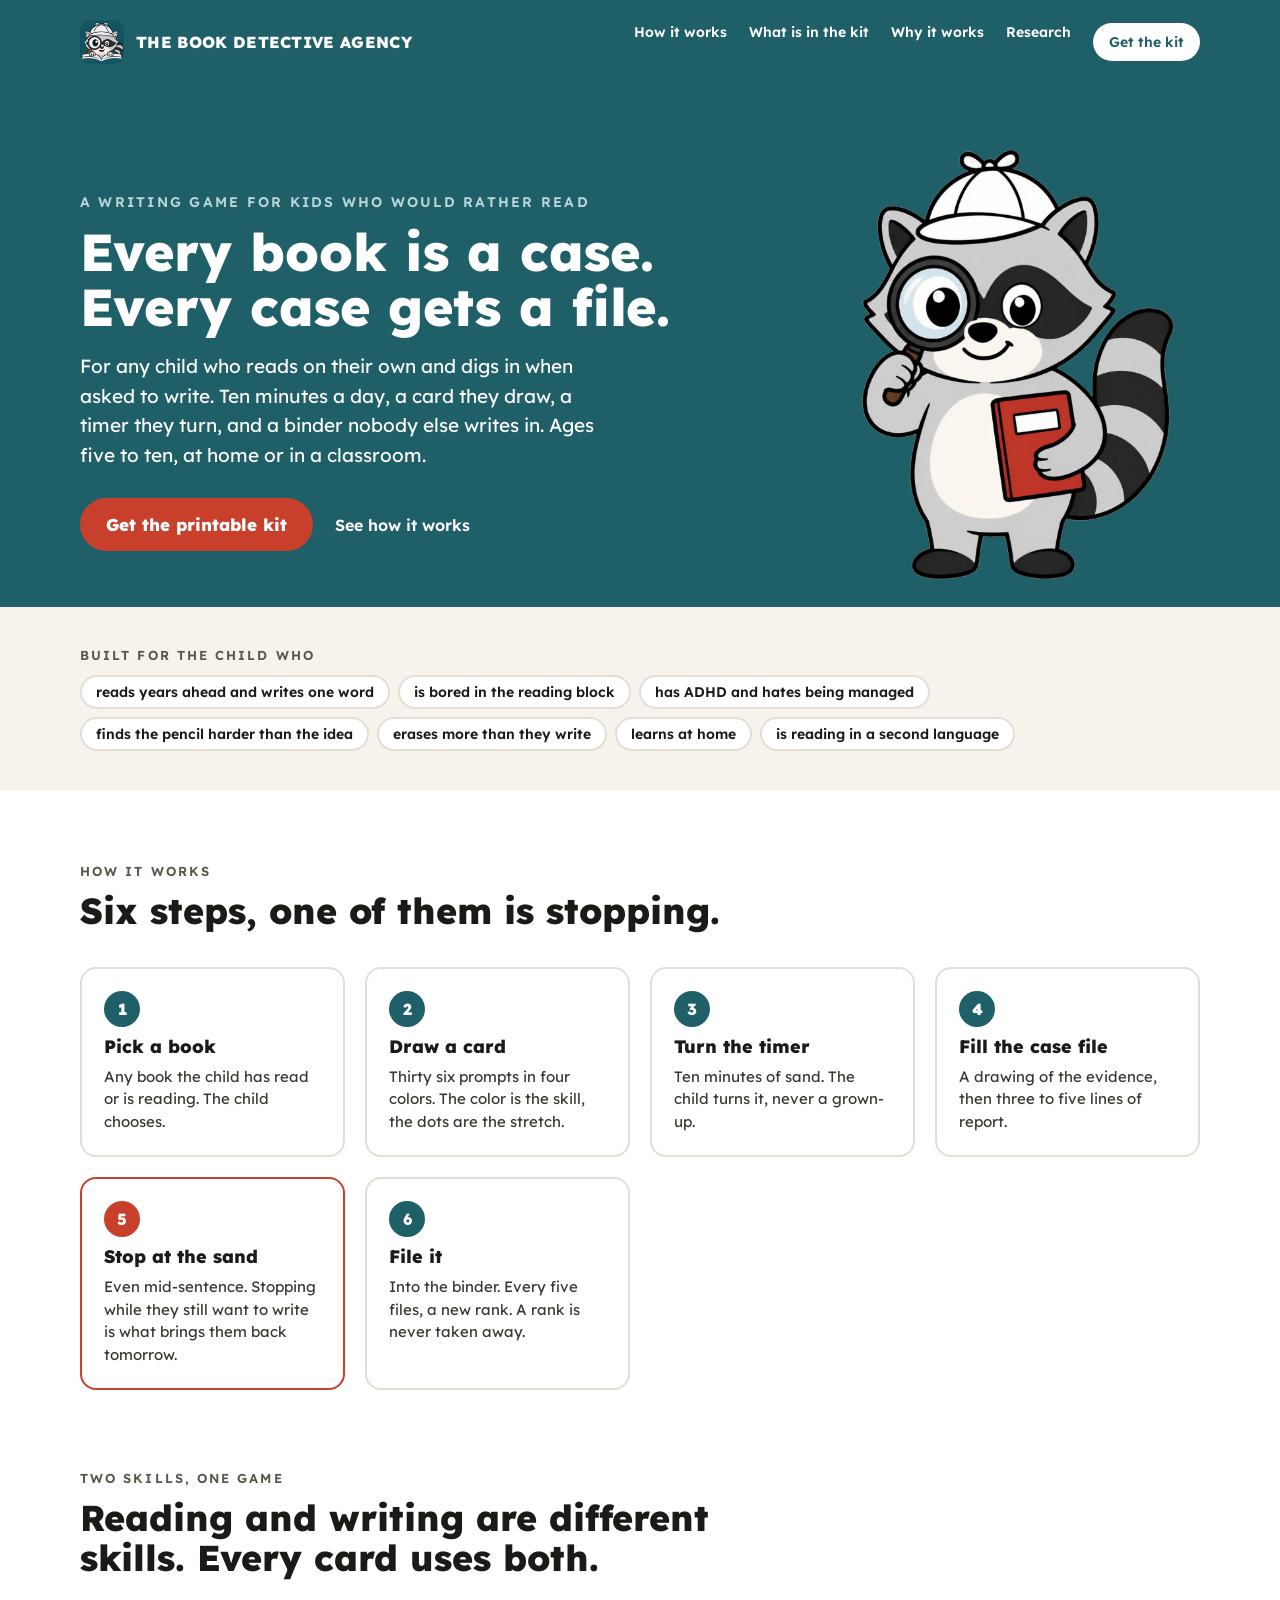
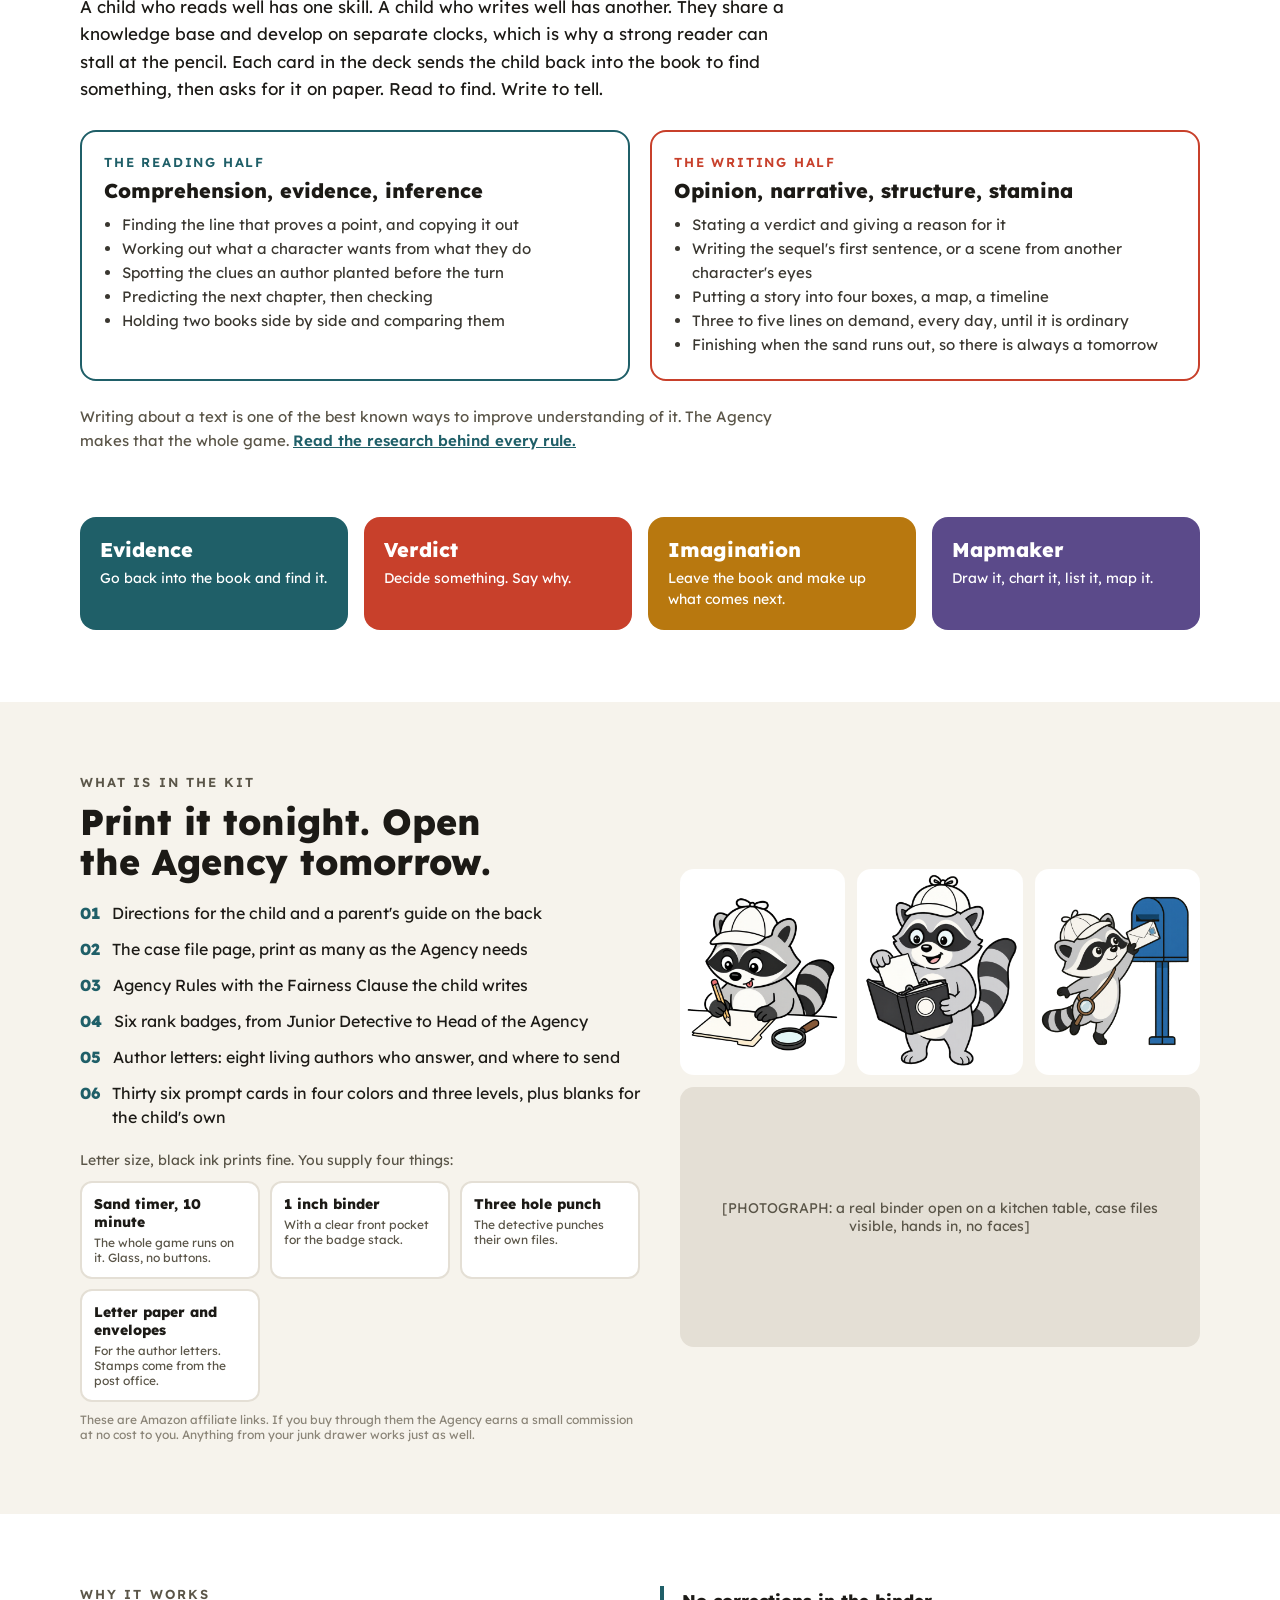
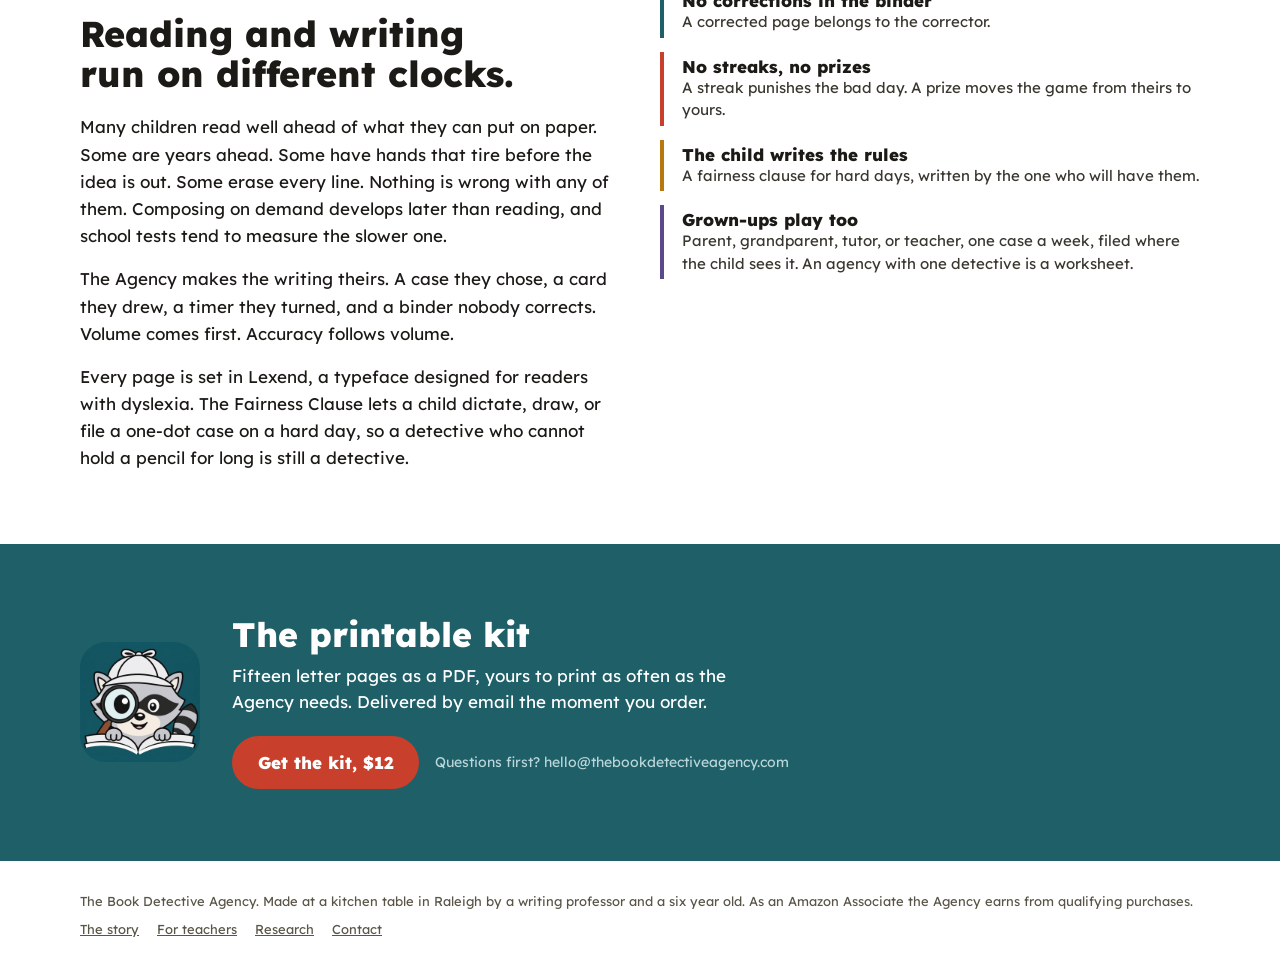
==== index.html @ af4cb87b "Add files via upload" ====
<!doctype html>
<html lang="en">
<head>
<meta charset="utf-8">
<meta name="viewport" content="width=device-width, initial-scale=1">
<title>The Book Detective Agency, a reading and writing game for kids who would rather read</title>
<meta name="description" content="A printable reading and writing game for children ages 5 to 10 who read on their own and resist writing. Ten minutes a day, prompt cards in four skill colors, a timer, and a binder nobody corrects. For gifted readers, reluctant writers, ADHD, dysgraphia, homeschool, and classrooms.">
<meta name="keywords" content="reading game for kids, writing game for kids, reluctant writer, advanced reader, gifted reader, reading comprehension game, writing prompts for kids, ADHD writing, dysgraphia, homeschool writing curriculum, early fluent reader, writing stamina, reading response journal, printable literacy kit">
<link rel="canonical" href="https://thebookdetectiveagency.com/">
<meta property="og:title" content="The Book Detective Agency">
<meta property="og:description" content="A reading and writing game for kids who would rather read. Every book is a case. Every case gets a file.">
<meta property="og:type" content="product">
<meta property="og:url" content="https://thebookdetectiveagency.com/">
<meta property="og:image" content="https://thebookdetectiveagency.com/assets/og-image.png">
<meta name="twitter:card" content="summary_large_image">
<link rel="icon" type="image/png" href="assets/icon-teal.png">
<link rel="apple-touch-icon" href="assets/icon-teal.png">
<link rel="preconnect" href="https://fonts.googleapis.com">
<link rel="preconnect" href="https://fonts.gstatic.com" crossorigin>
<link rel="stylesheet" href="https://fonts.googleapis.com/css2?family=Lexend:wght@400;500;600;800&display=swap">
<link rel="stylesheet" href="styles.css">
<script type="application/ld+json">
{
  "@context": "https://schema.org",
  "@type": "Product",
  "name": "The Book Detective Agency printable kit",
  "description": "A printable reading and writing game for children ages 5 to 10. Fifteen letter pages: directions, parent guide, case file, agency rules, rank badges, author letters, and 36 prompt cards in four skill colors.",
  "image": "https://thebookdetectiveagency.com/assets/agent-standing.png",
  "brand": {"@type": "Brand", "name": "The Book Detective Agency"},
  "audience": {"@type": "PeopleAudience", "suggestedMinAge": 5, "suggestedMaxAge": 10},
  "offers": {"@type": "Offer", "price": "12.00", "priceCurrency": "USD", "availability": "https://schema.org/InStock", "url": "https://thebookdetectiveagency.com/#buy"}
}
</script>
<script type="application/ld+json">
{
  "@context": "https://schema.org",
  "@type": "FAQPage",
  "mainEntity": [
    {"@type": "Question", "name": "What ages is the Book Detective Agency for?", "acceptedAnswer": {"@type": "Answer", "text": "Ages five to ten, for any child who reads on their own and resists writing. Cards come in three levels so a six year old and a nine year old play the same deck."}},
    {"@type": "Question", "name": "Does it teach reading or writing?", "acceptedAnswer": {"@type": "Answer", "text": "Both. Reading and writing are separate skills that share a knowledge base. Every card sends the child back into the book to find something, then asks for it on paper."}},
    {"@type": "Question", "name": "What do I need besides the kit?", "acceptedAnswer": {"@type": "Answer", "text": "A printer, a one inch binder, a ten minute sand timer, a three hole punch, and stamps for the author letters."}},
    {"@type": "Question", "name": "Is it a worksheet?", "acceptedAnswer": {"@type": "Answer", "text": "No. There are no corrections, no streaks, no prizes, and the child writes the rules for hard days. Rank depends only on the number of case files in the binder."}}
  ]
}
</script>
</head>
<body>
<div style="width: 100%; font-family: 'Lexend', system-ui, sans-serif; color: #1C1A16; background: #FFFFFF">

  <header style="background: #1F5F68; color: #FFFFFF">
    <div style="max-width: 1120px; margin: 0 auto; padding: 20px 24px; display: flex; justify-content: space-between; align-items: center; gap: 16px; flex-wrap: wrap">
      <a href="#top" style="display: flex; align-items: center; gap: 12px; color: #FFFFFF; text-decoration: none">
        <img src="assets/icon-teal.png" alt="" style="width: 44px; height: 44px; border-radius: 10px">
        <span style="font-size: 16px; font-weight: 800; letter-spacing: 0.02em">THE BOOK DETECTIVE AGENCY</span>
      </a>
      <nav style="display: flex; gap: 22px; flex-wrap: wrap; font-size: 14px; font-weight: 600">
        <a href="#how" style="color: #FFFFFF; text-decoration: none">How it works</a>
        <a href="#kit" style="color: #FFFFFF; text-decoration: none">What is in the kit</a>
        <a href="#why" style="color: #FFFFFF; text-decoration: none">Why it works</a>
        <a href="research.html" style="color: #FFFFFF; text-decoration: none">Research</a>
        <a href="#buy" style="color: #1F5F68; background: #FFFFFF; text-decoration: none; padding: 10px 16px; border-radius: 999px">Get the kit</a>
      </nav>
    </div>
  </header>

  <section id="top" style="background: #1F5F68; color: #FFFFFF">
    <div style="max-width: 1120px; margin: 0 auto; padding: 48px 24px 0; display: flex; flex-wrap: wrap; align-items: flex-end; gap: 32px">
      <div style="flex: 1 1 480px; padding-bottom: 56px">
        <div style="font-size: 14px; font-weight: 600; letter-spacing: 0.16em; color: #B9D6DA; margin-bottom: 14px">A WRITING GAME FOR KIDS WHO WOULD RATHER READ</div>
        <h1 style="margin: 0 0 18px; font-size: 52px; line-height: 1.05; font-weight: 800; text-wrap: balance">Every book is a case.<br>Every case gets a file.</h1>
        <p style="margin: 0 0 28px; font-size: 19px; line-height: 1.55; max-width: 540px; text-wrap: pretty">For any child who reads on their own and digs in when asked to write. Ten minutes a day, a card they draw, a timer they turn, and a binder nobody else writes in. Ages five to ten, at home or in a classroom.</p>
        <div style="display: flex; gap: 14px; flex-wrap: wrap; align-items: center">
          <a href="#buy" style="background: #C8402B; color: #FFFFFF; text-decoration: none; font-weight: 800; font-size: 17px; padding: 16px 26px; border-radius: 999px">Get the printable kit</a>
          <a href="#how" style="color: #FFFFFF; text-decoration: none; font-weight: 600; font-size: 16px; padding: 16px 8px">See how it works</a>
        </div>
      </div>
      <div style="flex: 0 1 380px; display: flex; justify-content: center">
        <img src="assets/agent-standing.png" alt="The Agent, a raccoon detective in a deerstalker holding a magnifying lens to one eye with a red case file under the other arm" style="width: 100%; max-width: 380px; height: auto; display: block">
      </div>
    </div>
  </section>

  <section style="background: #F6F3EC">
    <div style="max-width: 1120px; margin: 0 auto; padding: 40px 24px; display: flex; flex-wrap: wrap; gap: 12px 28px; align-items: baseline">
      <div style="font-size: 13px; font-weight: 600; letter-spacing: 0.16em; color: #5A5548">BUILT FOR THE CHILD WHO</div>
      <div style="display: flex; flex-wrap: wrap; gap: 8px">
        <span data-tag="advanced-reader gifted-reader early-fluent-reader" style="background: #FFFFFF; border: 2px solid #E4DFD5; border-radius: 999px; padding: 6px 14px; font-size: 14px; font-weight: 600">reads years ahead and writes one word</span>
        <span data-tag="bored-at-school enrichment" style="background: #FFFFFF; border: 2px solid #E4DFD5; border-radius: 999px; padding: 6px 14px; font-size: 14px; font-weight: 600">is bored in the reading block</span>
        <span data-tag="adhd executive-function" style="background: #FFFFFF; border: 2px solid #E4DFD5; border-radius: 999px; padding: 6px 14px; font-size: 14px; font-weight: 600">has ADHD and hates being managed</span>
        <span data-tag="dysgraphia handwriting fine-motor" style="background: #FFFFFF; border: 2px solid #E4DFD5; border-radius: 999px; padding: 6px 14px; font-size: 14px; font-weight: 600">finds the pencil harder than the idea</span>
        <span data-tag="perfectionism reluctant-writer" style="background: #FFFFFF; border: 2px solid #E4DFD5; border-radius: 999px; padding: 6px 14px; font-size: 14px; font-weight: 600">erases more than they write</span>
        <span data-tag="homeschool" style="background: #FFFFFF; border: 2px solid #E4DFD5; border-radius: 999px; padding: 6px 14px; font-size: 14px; font-weight: 600">learns at home</span>
        <span data-tag="english-language-learner multilingual" style="background: #FFFFFF; border: 2px solid #E4DFD5; border-radius: 999px; padding: 6px 14px; font-size: 14px; font-weight: 600">is reading in a second language</span>
      </div>
    </div>
  </section>

  <section id="how" style="max-width: 1120px; margin: 0 auto; padding: 72px 24px 24px">
    <div style="font-size: 13px; font-weight: 600; letter-spacing: 0.16em; color: #5A5548; margin-bottom: 12px">HOW IT WORKS</div>
    <h2 style="margin: 0 0 36px; font-size: 36px; line-height: 1.1; font-weight: 800; max-width: 640px; text-wrap: balance">Six steps, one of them is stopping.</h2>
    <div style="display: grid; grid-template-columns: repeat(auto-fit, minmax(260px, 1fr)); gap: 20px">
      <div style="border: 2px solid #E4DFD5; border-radius: 16px; padding: 22px; display: flex; flex-direction: column; gap: 8px"><div style="width: 36px; height: 36px; border-radius: 50%; background: #1F5F68; color: #FFFFFF; font-weight: 800; display: flex; align-items: center; justify-content: center">1</div><div style="font-size: 18px; font-weight: 800">Pick a book</div><div style="font-size: 15px; line-height: 1.5; color: #3A3730">Any book the child has read or is reading. The child chooses.</div></div>
      <div style="border: 2px solid #E4DFD5; border-radius: 16px; padding: 22px; display: flex; flex-direction: column; gap: 8px"><div style="width: 36px; height: 36px; border-radius: 50%; background: #1F5F68; color: #FFFFFF; font-weight: 800; display: flex; align-items: center; justify-content: center">2</div><div style="font-size: 18px; font-weight: 800">Draw a card</div><div style="font-size: 15px; line-height: 1.5; color: #3A3730">Thirty six prompts in four colors. The color is the skill, the dots are the stretch.</div></div>
      <div style="border: 2px solid #E4DFD5; border-radius: 16px; padding: 22px; display: flex; flex-direction: column; gap: 8px"><div style="width: 36px; height: 36px; border-radius: 50%; background: #1F5F68; color: #FFFFFF; font-weight: 800; display: flex; align-items: center; justify-content: center">3</div><div style="font-size: 18px; font-weight: 800">Turn the timer</div><div style="font-size: 15px; line-height: 1.5; color: #3A3730">Ten minutes of sand. The child turns it, never a grown-up.</div></div>
      <div style="border: 2px solid #E4DFD5; border-radius: 16px; padding: 22px; display: flex; flex-direction: column; gap: 8px"><div style="width: 36px; height: 36px; border-radius: 50%; background: #1F5F68; color: #FFFFFF; font-weight: 800; display: flex; align-items: center; justify-content: center">4</div><div style="font-size: 18px; font-weight: 800">Fill the case file</div><div style="font-size: 15px; line-height: 1.5; color: #3A3730">A drawing of the evidence, then three to five lines of report.</div></div>
      <div style="border: 2px solid #C8402B; border-radius: 16px; padding: 22px; display: flex; flex-direction: column; gap: 8px"><div style="width: 36px; height: 36px; border-radius: 50%; background: #C8402B; color: #FFFFFF; font-weight: 800; display: flex; align-items: center; justify-content: center">5</div><div style="font-size: 18px; font-weight: 800">Stop at the sand</div><div style="font-size: 15px; line-height: 1.5; color: #3A3730">Even mid-sentence. Stopping while they still want to write is what brings them back tomorrow.</div></div>
      <div style="border: 2px solid #E4DFD5; border-radius: 16px; padding: 22px; display: flex; flex-direction: column; gap: 8px"><div style="width: 36px; height: 36px; border-radius: 50%; background: #1F5F68; color: #FFFFFF; font-weight: 800; display: flex; align-items: center; justify-content: center">6</div><div style="font-size: 18px; font-weight: 800">File it</div><div style="font-size: 15px; line-height: 1.5; color: #3A3730">Into the binder. Every five files, a new rank. A rank is never taken away.</div></div>
    </div>
  </section>

  <section id="two-skills" style="max-width: 1120px; margin: 0 auto; padding: 56px 24px 24px" data-topic="reading-writing-connection">
    <div style="font-size: 13px; font-weight: 600; letter-spacing: 0.16em; color: #5A5548; margin-bottom: 12px">TWO SKILLS, ONE GAME</div>
    <h2 style="margin: 0 0 16px; font-size: 36px; line-height: 1.1; font-weight: 800; max-width: 720px; text-wrap: balance">Reading and writing are different skills. Every card uses both.</h2>
    <p style="margin: 0 0 28px; font-size: 17px; line-height: 1.6; max-width: 720px; text-wrap: pretty">A child who reads well has one skill. A child who writes well has another. They share a knowledge base and develop on separate clocks, which is why a strong reader can stall at the pencil. Each card in the deck sends the child back into the book to find something, then asks for it on paper. Read to find. Write to tell.</p>
    <div style="display: grid; grid-template-columns: repeat(auto-fit, minmax(300px, 1fr)); gap: 20px">
      <div style="border: 2px solid #1F5F68; border-radius: 16px; padding: 22px" data-skill="reading">
        <div style="font-size: 13px; font-weight: 600; letter-spacing: 0.14em; color: #1F5F68; margin-bottom: 8px">THE READING HALF</div>
        <div style="font-size: 20px; font-weight: 800; margin-bottom: 10px">Comprehension, evidence, inference</div>
        <ul style="margin: 0; padding-left: 18px; font-size: 15px; line-height: 1.6; color: #3A3730">
          <li>Finding the line that proves a point, and copying it out</li>
          <li>Working out what a character wants from what they do</li>
          <li>Spotting the clues an author planted before the turn</li>
          <li>Predicting the next chapter, then checking</li>
          <li>Holding two books side by side and comparing them</li>
        </ul>
      </div>
      <div style="border: 2px solid #C8402B; border-radius: 16px; padding: 22px" data-skill="writing">
        <div style="font-size: 13px; font-weight: 600; letter-spacing: 0.14em; color: #C8402B; margin-bottom: 8px">THE WRITING HALF</div>
        <div style="font-size: 20px; font-weight: 800; margin-bottom: 10px">Opinion, narrative, structure, stamina</div>
        <ul style="margin: 0; padding-left: 18px; font-size: 15px; line-height: 1.6; color: #3A3730">
          <li>Stating a verdict and giving a reason for it</li>
          <li>Writing the sequel's first sentence, or a scene from another character's eyes</li>
          <li>Putting a story into four boxes, a map, a timeline</li>
          <li>Three to five lines on demand, every day, until it is ordinary</li>
          <li>Finishing when the sand runs out, so there is always a tomorrow</li>
        </ul>
      </div>
    </div>
    <p style="margin: 24px 0 0; font-size: 15px; line-height: 1.6; color: #5A5548; max-width: 720px">Writing about a text is one of the best known ways to improve understanding of it. The Agency makes that the whole game. <a href="research.html" style="color: #1F5F68; font-weight: 600">Read the research behind every rule.</a></p>
  </section>

  <section style="max-width: 1120px; margin: 0 auto; padding: 40px 24px 72px">
    <div style="display: grid; grid-template-columns: repeat(auto-fit, minmax(220px, 1fr)); gap: 16px">
      <div style="background: #1F5F68; color: #FFFFFF; border-radius: 16px; padding: 20px"><div style="font-size: 20px; font-weight: 800; margin-bottom: 6px">Evidence</div><div style="font-size: 14px; line-height: 1.5">Go back into the book and find it.</div></div>
      <div style="background: #C8402B; color: #FFFFFF; border-radius: 16px; padding: 20px"><div style="font-size: 20px; font-weight: 800; margin-bottom: 6px">Verdict</div><div style="font-size: 14px; line-height: 1.5">Decide something. Say why.</div></div>
      <div style="background: #B8780F; color: #FFFFFF; border-radius: 16px; padding: 20px"><div style="font-size: 20px; font-weight: 800; margin-bottom: 6px">Imagination</div><div style="font-size: 14px; line-height: 1.5">Leave the book and make up what comes next.</div></div>
      <div style="background: #5B4A8A; color: #FFFFFF; border-radius: 16px; padding: 20px"><div style="font-size: 20px; font-weight: 800; margin-bottom: 6px">Mapmaker</div><div style="font-size: 14px; line-height: 1.5">Draw it, chart it, list it, map it.</div></div>
    </div>
  </section>

  <section id="kit" style="background: #F6F3EC">
    <div style="max-width: 1120px; margin: 0 auto; padding: 72px 24px; display: flex; flex-wrap: wrap; gap: 40px; align-items: center">
      <div style="flex: 1 1 420px">
        <div style="font-size: 13px; font-weight: 600; letter-spacing: 0.16em; color: #5A5548; margin-bottom: 12px">WHAT IS IN THE KIT</div>
        <h2 style="margin: 0 0 20px; font-size: 36px; line-height: 1.1; font-weight: 800; text-wrap: balance">Print it tonight. Open the Agency tomorrow.</h2>
        <ul style="margin: 0; padding: 0; list-style: none; display: flex; flex-direction: column; gap: 12px; font-size: 16px; line-height: 1.5">
          <li style="display: flex; gap: 12px"><span style="color: #1F5F68; font-weight: 800">01</span><span>Directions for the child and a parent's guide on the back</span></li>
          <li style="display: flex; gap: 12px"><span style="color: #1F5F68; font-weight: 800">02</span><span>The case file page, print as many as the Agency needs</span></li>
          <li style="display: flex; gap: 12px"><span style="color: #1F5F68; font-weight: 800">03</span><span>Agency Rules with the Fairness Clause the child writes</span></li>
          <li style="display: flex; gap: 12px"><span style="color: #1F5F68; font-weight: 800">04</span><span>Six rank badges, from Junior Detective to Head of the Agency</span></li>
          <li style="display: flex; gap: 12px"><span style="color: #1F5F68; font-weight: 800">05</span><span>Author letters: eight living authors who answer, and where to send</span></li>
          <li style="display: flex; gap: 12px"><span style="color: #1F5F68; font-weight: 800">06</span><span>Thirty six prompt cards in four colors and three levels, plus blanks for the child's own</span></li>
        </ul>
        <div style="margin-top: 22px; font-size: 14px; color: #5A5548">Letter size, black ink prints fine. You supply four things:</div>
        <div style="margin-top: 12px; display: grid; grid-template-columns: repeat(auto-fit, minmax(150px, 1fr)); gap: 10px">
          <a href="https://www.amazon.com/dp/B00V5ZITES?tag=[YOUR-TAG]" style="display: flex; flex-direction: column; gap: 4px; background: #FFFFFF; border: 2px solid #E4DFD5; border-radius: 12px; padding: 12px; text-decoration: none; color: #1C1A16"><span style="font-weight: 800; font-size: 14px">Sand timer, 10 minute</span><span style="font-size: 12px; color: #5A5548">The whole game runs on it. Glass, no buttons.</span></a>
          <a href="https://www.amazon.com/dp/B00C31AG9Y?tag=[YOUR-TAG]" style="display: flex; flex-direction: column; gap: 4px; background: #FFFFFF; border: 2px solid #E4DFD5; border-radius: 12px; padding: 12px; text-decoration: none; color: #1C1A16"><span style="font-weight: 800; font-size: 14px">1 inch binder</span><span style="font-size: 12px; color: #5A5548">With a clear front pocket for the badge stack.</span></a>
          <a href="https://www.amazon.com/dp/B01GIJLSGG?tag=[YOUR-TAG]" style="display: flex; flex-direction: column; gap: 4px; background: #FFFFFF; border: 2px solid #E4DFD5; border-radius: 12px; padding: 12px; text-decoration: none; color: #1C1A16"><span style="font-weight: 800; font-size: 14px">Three hole punch</span><span style="font-size: 12px; color: #5A5548">The detective punches their own files.</span></a>
          <a href="https://www.amazon.com/dp/B088KBP4TQ?tag=[YOUR-TAG]" style="display: flex; flex-direction: column; gap: 4px; background: #FFFFFF; border: 2px solid #E4DFD5; border-radius: 12px; padding: 12px; text-decoration: none; color: #1C1A16"><span style="font-weight: 800; font-size: 14px">Letter paper and envelopes</span><span style="font-size: 12px; color: #5A5548">For the author letters. Stamps come from the post office.</span></a>
        </div>
        <div style="margin-top: 10px; font-size: 12px; color: #8A8477">These are Amazon affiliate links. If you buy through them the Agency earns a small commission at no cost to you. Anything from your junk drawer works just as well.</div>
      </div>
      <div style="flex: 1 1 380px; display: grid; grid-template-columns: repeat(3, minmax(0, 1fr)); gap: 12px">
        <img src="assets/agent-writing.png" alt="The Agent writing a case file" style="width: 100%; aspect-ratio: 4 / 5; object-fit: contain; background: #FFFFFF; border-radius: 14px">
        <img src="assets/agent-filing.png" alt="The Agent filing a page into a binder" style="width: 100%; aspect-ratio: 4 / 5; object-fit: contain; background: #FFFFFF; border-radius: 14px">
        <img src="assets/agent-mailing.png" alt="The Agent mailing a letter" style="width: 100%; aspect-ratio: 4 / 5; object-fit: contain; background: #FFFFFF; border-radius: 14px">
        <div style="grid-column: span 3; border-radius: 14px; background: #E4DFD5; min-height: 220px; display: flex; align-items: center; justify-content: center; color: #5A5548; font-size: 14px; text-align: center; padding: 20px">[PHOTOGRAPH: a real binder open on a kitchen table, case files visible, hands in, no faces]</div>
      </div>
    </div>
  </section>

  <section id="why" style="max-width: 1120px; margin: 0 auto; padding: 72px 24px">
    <div style="display: flex; flex-wrap: wrap; gap: 40px">
      <div style="flex: 1 1 380px">
        <div style="font-size: 13px; font-weight: 600; letter-spacing: 0.16em; color: #5A5548; margin-bottom: 12px">WHY IT WORKS</div>
        <h2 style="margin: 0 0 20px; font-size: 36px; line-height: 1.1; font-weight: 800; text-wrap: balance">Reading and writing run on different clocks.</h2>
        <p style="margin: 0 0 16px; font-size: 17px; line-height: 1.6; text-wrap: pretty">Many children read well ahead of what they can put on paper. Some are years ahead. Some have hands that tire before the idea is out. Some erase every line. Nothing is wrong with any of them. Composing on demand develops later than reading, and school tests tend to measure the slower one.</p>
        <p style="margin: 0 0 16px; font-size: 17px; line-height: 1.6; text-wrap: pretty">The Agency makes the writing theirs. A case they chose, a card they drew, a timer they turned, and a binder nobody corrects. Volume comes first. Accuracy follows volume.</p>
        <p style="margin: 0; font-size: 17px; line-height: 1.6; text-wrap: pretty">Every page is set in Lexend, a typeface designed for readers with dyslexia. The Fairness Clause lets a child dictate, draw, or file a one-dot case on a hard day, so a detective who cannot hold a pencil for long is still a detective.</p>
      </div>
      <div style="flex: 1 1 380px; display: flex; flex-direction: column; gap: 14px">
        <div style="border-left: 4px solid #1F5F68; padding: 4px 0 4px 18px"><div style="font-weight: 800; font-size: 17px">No corrections in the binder</div><div style="font-size: 15px; line-height: 1.5; color: #3A3730">A corrected page belongs to the corrector.</div></div>
        <div style="border-left: 4px solid #C8402B; padding: 4px 0 4px 18px"><div style="font-weight: 800; font-size: 17px">No streaks, no prizes</div><div style="font-size: 15px; line-height: 1.5; color: #3A3730">A streak punishes the bad day. A prize moves the game from theirs to yours.</div></div>
        <div style="border-left: 4px solid #B8780F; padding: 4px 0 4px 18px"><div style="font-weight: 800; font-size: 17px">The child writes the rules</div><div style="font-size: 15px; line-height: 1.5; color: #3A3730">A fairness clause for hard days, written by the one who will have them.</div></div>
        <div style="border-left: 4px solid #5B4A8A; padding: 4px 0 4px 18px"><div style="font-weight: 800; font-size: 17px">Grown-ups play too</div><div style="font-size: 15px; line-height: 1.5; color: #3A3730">Parent, grandparent, tutor, or teacher, one case a week, filed where the child sees it. An agency with one detective is a worksheet.</div></div>
      </div>
    </div>
  </section>

  <section id="buy" style="background: #1F5F68; color: #FFFFFF">
    <div style="max-width: 1120px; margin: 0 auto; padding: 72px 24px; display: flex; flex-wrap: wrap; gap: 32px; align-items: center">
      <img src="assets/icon-teal.png" alt="" style="width: 120px; height: 120px; border-radius: 26px; flex-shrink: 0">
      <div style="flex: 1 1 400px">
        <h2 style="margin: 0 0 10px; font-size: 34px; line-height: 1.1; font-weight: 800">The printable kit</h2>
        <p style="margin: 0 0 20px; font-size: 17px; line-height: 1.55; max-width: 560px">Fifteen letter pages as a PDF, yours to print as often as the Agency needs. Delivered by email the moment you order.</p>
        <div style="display: flex; gap: 16px; align-items: center; flex-wrap: wrap">
          <a href="https://YOUR-STORE.lemonsqueezy.com/checkout/buy/PRODUCT-ID" style="background: #C8402B; color: #FFFFFF; text-decoration: none; font-weight: 800; font-size: 17px; padding: 16px 26px; border-radius: 999px">Get the kit, $12</a>
          <span style="font-size: 14px; color: #B9D6DA">Questions first? hello@thebookdetectiveagency.com</span>
        </div>
      </div>
    </div>
  </section>

  <footer style="max-width: 1120px; margin: 0 auto; padding: 32px 24px; display: flex; justify-content: space-between; flex-wrap: wrap; gap: 12px; font-size: 13px; color: #5A5548">
    <div>The Book Detective Agency. Made at a kitchen table in Raleigh by a writing professor and a six year old. As an Amazon Associate the Agency earns from qualifying purchases.</div>
    <div style="display: flex; gap: 18px"><a href="story.html" style="color: #5A5548">The story</a><a href="teachers.html" style="color: #5A5548">For teachers</a><a href="research.html" style="color: #5A5548">Research</a><a href="mailto:hello@thebookdetectiveagency.com" style="color: #5A5548">Contact</a></div>
  </footer>

</div>
</body>
</html>
---- styles.css ----
/* The Book Detective Agency, site styles. Most styling is inline in index.html so the page matches the approved design one to one; this file carries base rules only. */
:root{--teal:#1F5F68;--red:#C8402B;--gold:#B8780F;--violet:#5B4A8A;--ink:#1C1A16;--paper:#FFFFFF;--cream:#F6F3EC;--rule:#E4DFD5;--muted:#5A5548}
html{scroll-behavior:smooth}
body{margin:0;background:var(--paper);color:var(--ink);font-family:'Lexend',system-ui,sans-serif;-webkit-font-smoothing:antialiased}
img{max-width:100%;height:auto}
a:focus-visible,button:focus-visible{outline:3px solid var(--gold);outline-offset:3px}
@media (max-width:640px){h1{font-size:38px!important}h2{font-size:28px!important}}
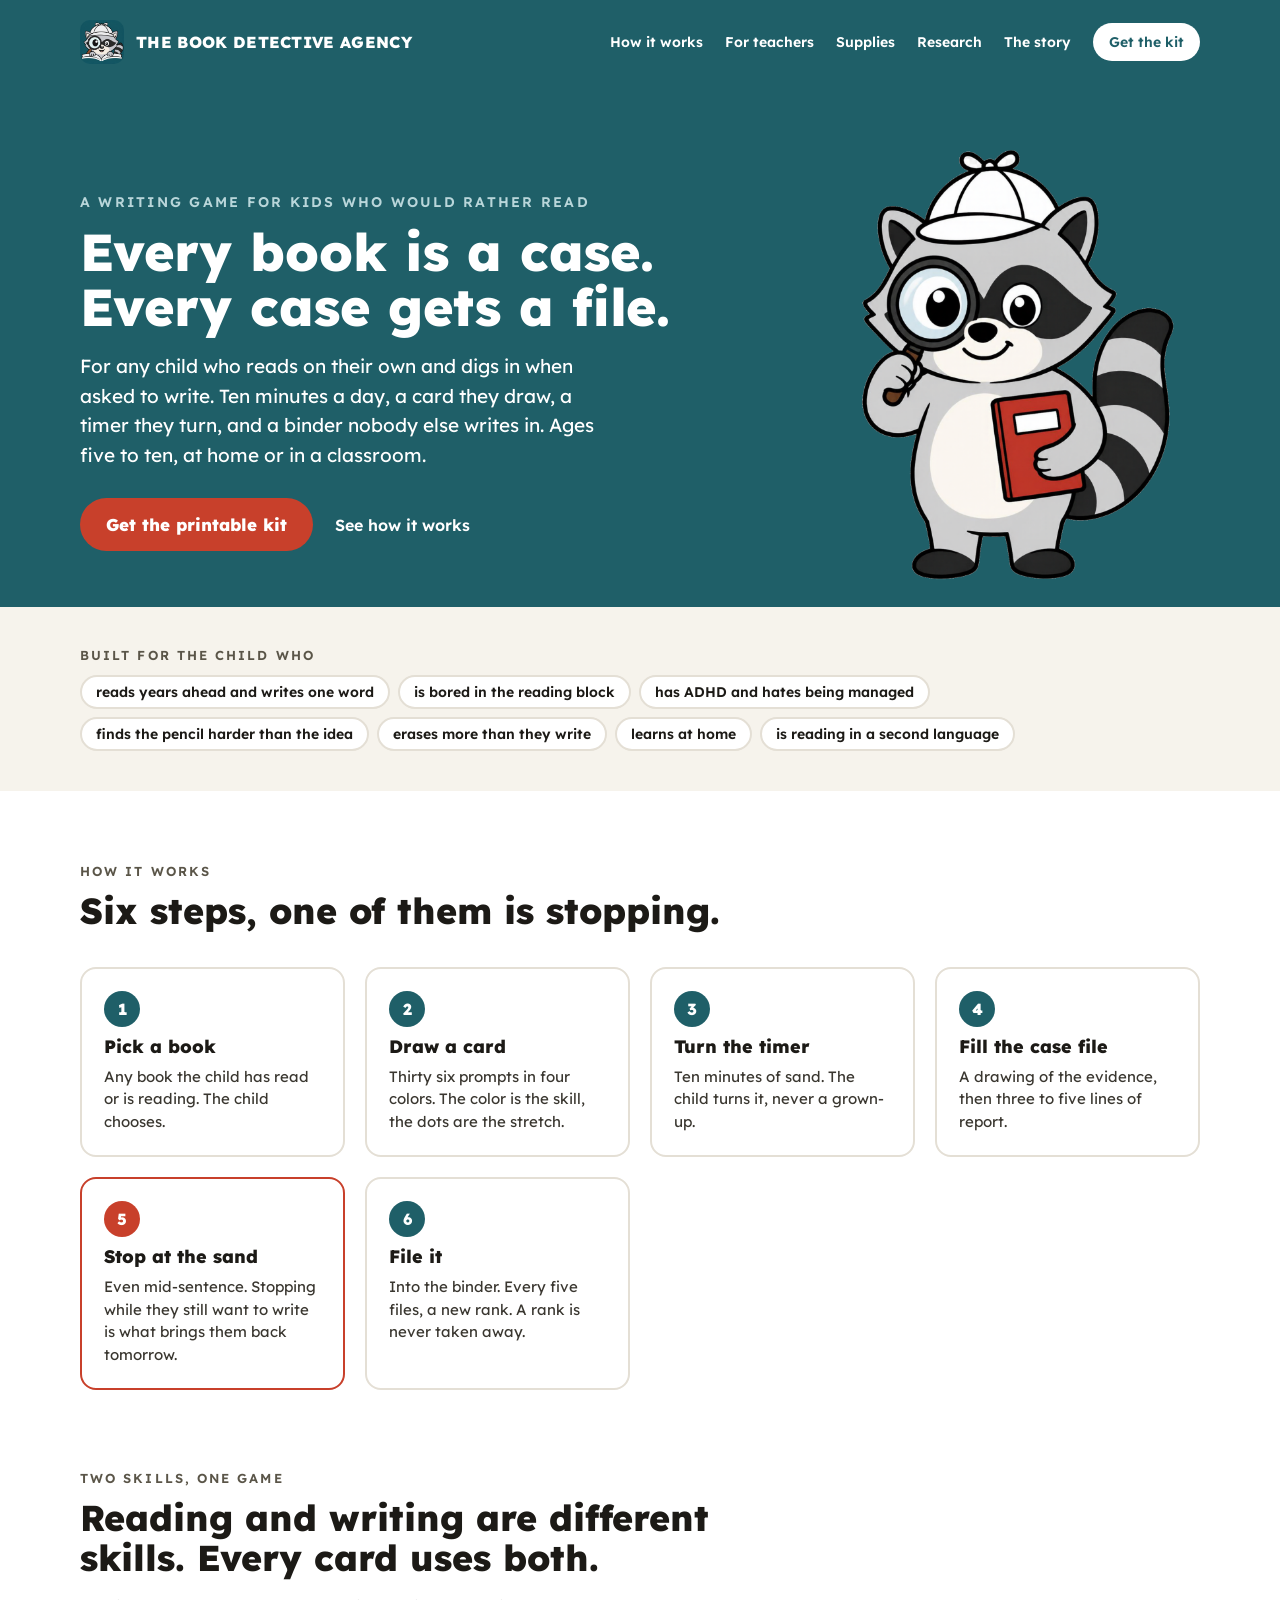
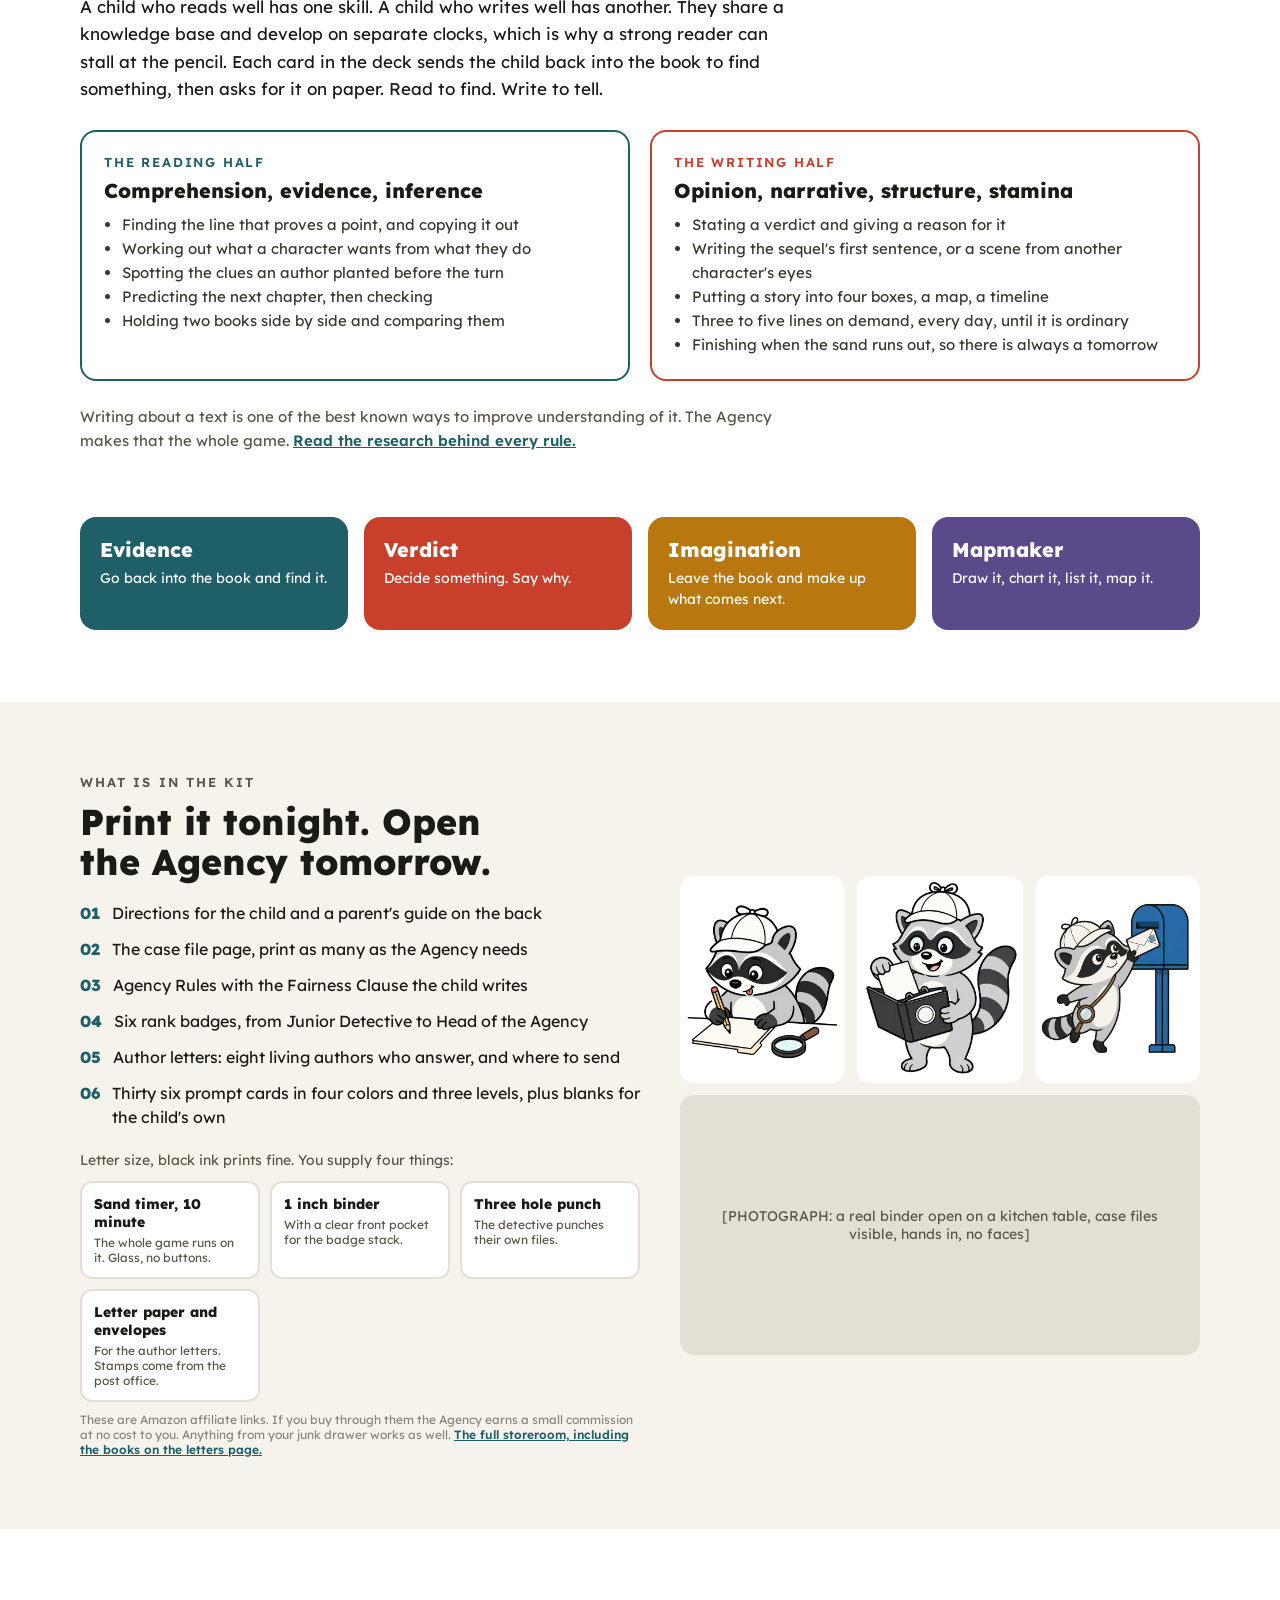
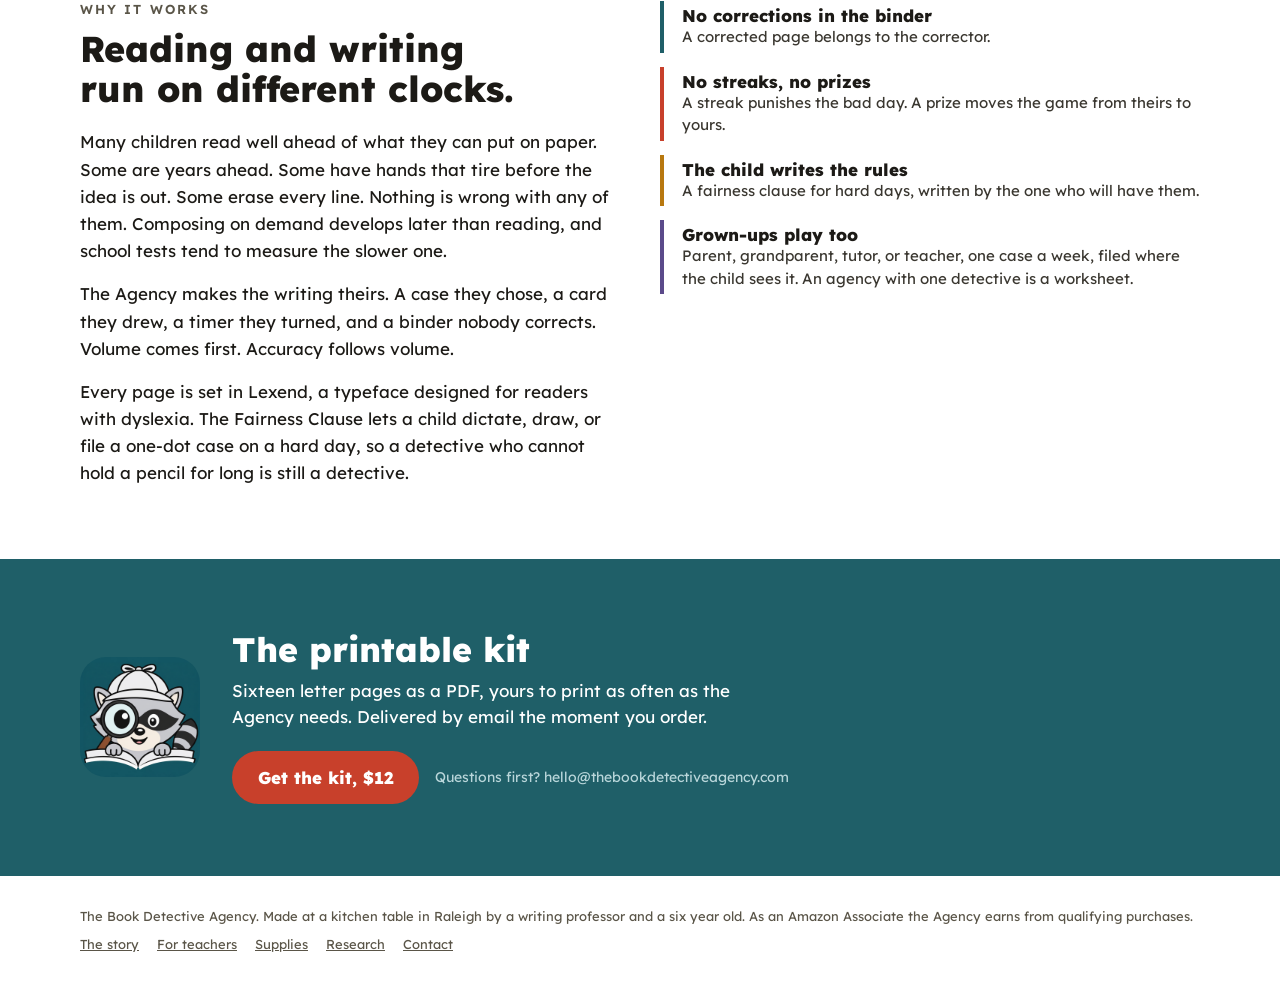
==== commit b61505e9: "Add files via upload" ====
--- a/index.html
+++ b/index.html
@@ -24,7 +24,7 @@
   "@context": "https://schema.org",
   "@type": "Product",
   "name": "The Book Detective Agency printable kit",
-  "description": "A printable reading and writing game for children ages 5 to 10. Fifteen letter pages: directions, parent guide, case file, agency rules, rank badges, author letters, and 36 prompt cards in four skill colors.",
+  "description": "A printable reading and writing game for children ages 5 to 10. Sixteen letter pages: directions, parent guide, case file, agency rules, rank badges, author letters, and 36 prompt cards in four skill colors.",
   "image": "https://thebookdetectiveagency.com/assets/agent-standing.png",
   "brand": {"@type": "Brand", "name": "The Book Detective Agency"},
   "audience": {"@type": "PeopleAudience", "suggestedMinAge": 5, "suggestedMaxAge": 10},
@@ -53,11 +53,12 @@
         <img src="assets/icon-teal.png" alt="" style="width: 44px; height: 44px; border-radius: 10px">
         <span style="font-size: 16px; font-weight: 800; letter-spacing: 0.02em">THE BOOK DETECTIVE AGENCY</span>
       </a>
-      <nav style="display: flex; gap: 22px; flex-wrap: wrap; font-size: 14px; font-weight: 600">
+      <nav style="display: flex; gap: 22px; flex-wrap: wrap; font-size: 14px; font-weight: 600; align-items: center">
         <a href="#how" style="color: #FFFFFF; text-decoration: none">How it works</a>
-        <a href="#kit" style="color: #FFFFFF; text-decoration: none">What is in the kit</a>
-        <a href="#why" style="color: #FFFFFF; text-decoration: none">Why it works</a>
+        <a href="teachers.html" style="color: #FFFFFF; text-decoration: none">For teachers</a>
+        <a href="supplies.html" style="color: #FFFFFF; text-decoration: none">Supplies</a>
         <a href="research.html" style="color: #FFFFFF; text-decoration: none">Research</a>
+        <a href="story.html" style="color: #FFFFFF; text-decoration: none">The story</a>
         <a href="#buy" style="color: #1F5F68; background: #FFFFFF; text-decoration: none; padding: 10px 16px; border-radius: 999px">Get the kit</a>
       </nav>
     </div>
@@ -168,7 +169,7 @@
           <a href="https://www.amazon.com/dp/B01GIJLSGG?tag=[YOUR-TAG]" style="display: flex; flex-direction: column; gap: 4px; background: #FFFFFF; border: 2px solid #E4DFD5; border-radius: 12px; padding: 12px; text-decoration: none; color: #1C1A16"><span style="font-weight: 800; font-size: 14px">Three hole punch</span><span style="font-size: 12px; color: #5A5548">The detective punches their own files.</span></a>
           <a href="https://www.amazon.com/dp/B088KBP4TQ?tag=[YOUR-TAG]" style="display: flex; flex-direction: column; gap: 4px; background: #FFFFFF; border: 2px solid #E4DFD5; border-radius: 12px; padding: 12px; text-decoration: none; color: #1C1A16"><span style="font-weight: 800; font-size: 14px">Letter paper and envelopes</span><span style="font-size: 12px; color: #5A5548">For the author letters. Stamps come from the post office.</span></a>
         </div>
-        <div style="margin-top: 10px; font-size: 12px; color: #8A8477">These are Amazon affiliate links. If you buy through them the Agency earns a small commission at no cost to you. Anything from your junk drawer works just as well.</div>
+        <div style="margin-top: 10px; font-size: 12px; color: #8A8477">These are Amazon affiliate links. If you buy through them the Agency earns a small commission at no cost to you. Anything from your junk drawer works as well. <a href="supplies.html" style="color: #1F5F68; font-weight: 600">The full storeroom, including the books on the letters page.</a></div>
       </div>
       <div style="flex: 1 1 380px; display: grid; grid-template-columns: repeat(3, minmax(0, 1fr)); gap: 12px">
         <img src="assets/agent-writing.png" alt="The Agent writing a case file" style="width: 100%; aspect-ratio: 4 / 5; object-fit: contain; background: #FFFFFF; border-radius: 14px">
@@ -202,7 +203,7 @@
       <img src="assets/icon-teal.png" alt="" style="width: 120px; height: 120px; border-radius: 26px; flex-shrink: 0">
       <div style="flex: 1 1 400px">
         <h2 style="margin: 0 0 10px; font-size: 34px; line-height: 1.1; font-weight: 800">The printable kit</h2>
-        <p style="margin: 0 0 20px; font-size: 17px; line-height: 1.55; max-width: 560px">Fifteen letter pages as a PDF, yours to print as often as the Agency needs. Delivered by email the moment you order.</p>
+        <p style="margin: 0 0 20px; font-size: 17px; line-height: 1.55; max-width: 560px">Sixteen letter pages as a PDF, yours to print as often as the Agency needs. Delivered by email the moment you order.</p>
         <div style="display: flex; gap: 16px; align-items: center; flex-wrap: wrap">
           <a href="https://YOUR-STORE.lemonsqueezy.com/checkout/buy/PRODUCT-ID" style="background: #C8402B; color: #FFFFFF; text-decoration: none; font-weight: 800; font-size: 17px; padding: 16px 26px; border-radius: 999px">Get the kit, $12</a>
           <span style="font-size: 14px; color: #B9D6DA">Questions first? hello@thebookdetectiveagency.com</span>
@@ -213,7 +214,7 @@
 
   <footer style="max-width: 1120px; margin: 0 auto; padding: 32px 24px; display: flex; justify-content: space-between; flex-wrap: wrap; gap: 12px; font-size: 13px; color: #5A5548">
     <div>The Book Detective Agency. Made at a kitchen table in Raleigh by a writing professor and a six year old. As an Amazon Associate the Agency earns from qualifying purchases.</div>
-    <div style="display: flex; gap: 18px"><a href="story.html" style="color: #5A5548">The story</a><a href="teachers.html" style="color: #5A5548">For teachers</a><a href="research.html" style="color: #5A5548">Research</a><a href="mailto:hello@thebookdetectiveagency.com" style="color: #5A5548">Contact</a></div>
+    <div style="display: flex; gap: 18px; flex-wrap: wrap"><a href="story.html" style="color: #5A5548">The story</a><a href="teachers.html" style="color: #5A5548">For teachers</a><a href="supplies.html" style="color: #5A5548">Supplies</a><a href="research.html" style="color: #5A5548">Research</a><a href="mailto:hello@thebookdetectiveagency.com" style="color: #5A5548">Contact</a></div>
   </footer>
 
 </div>
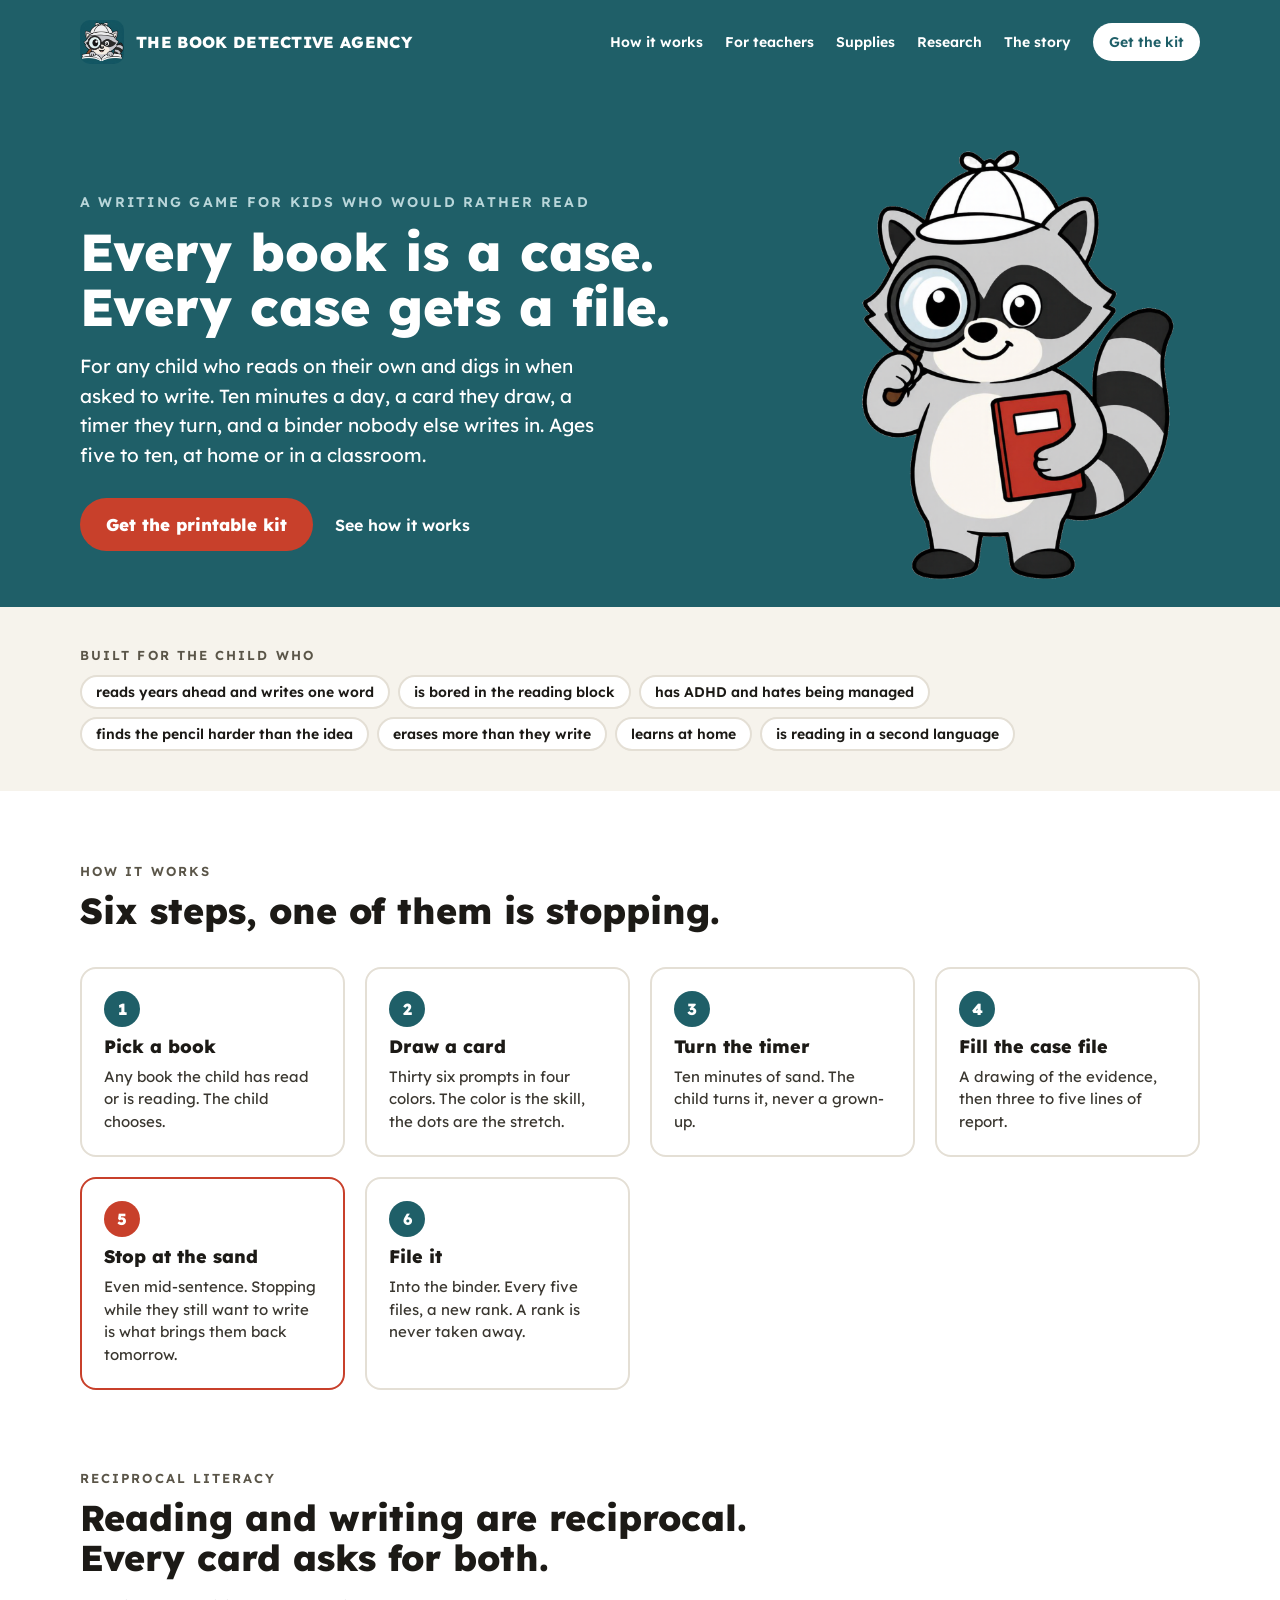
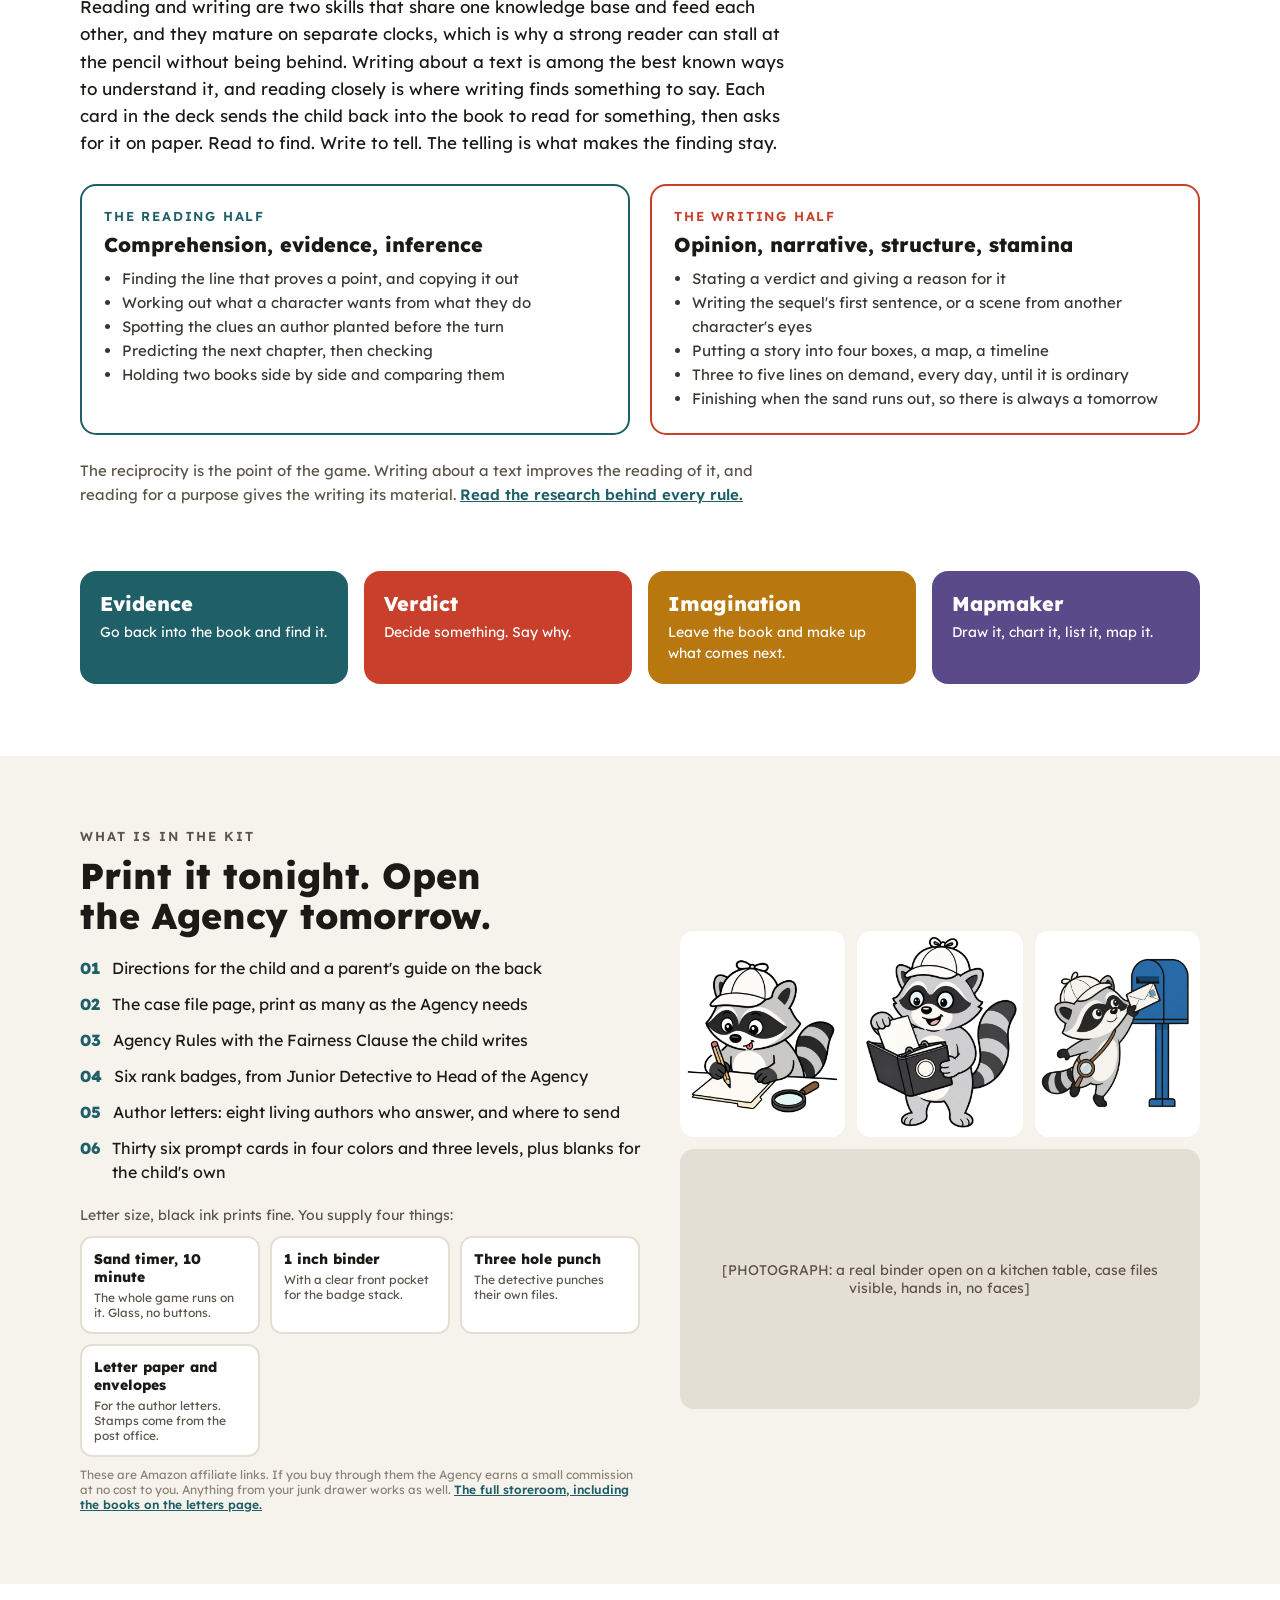
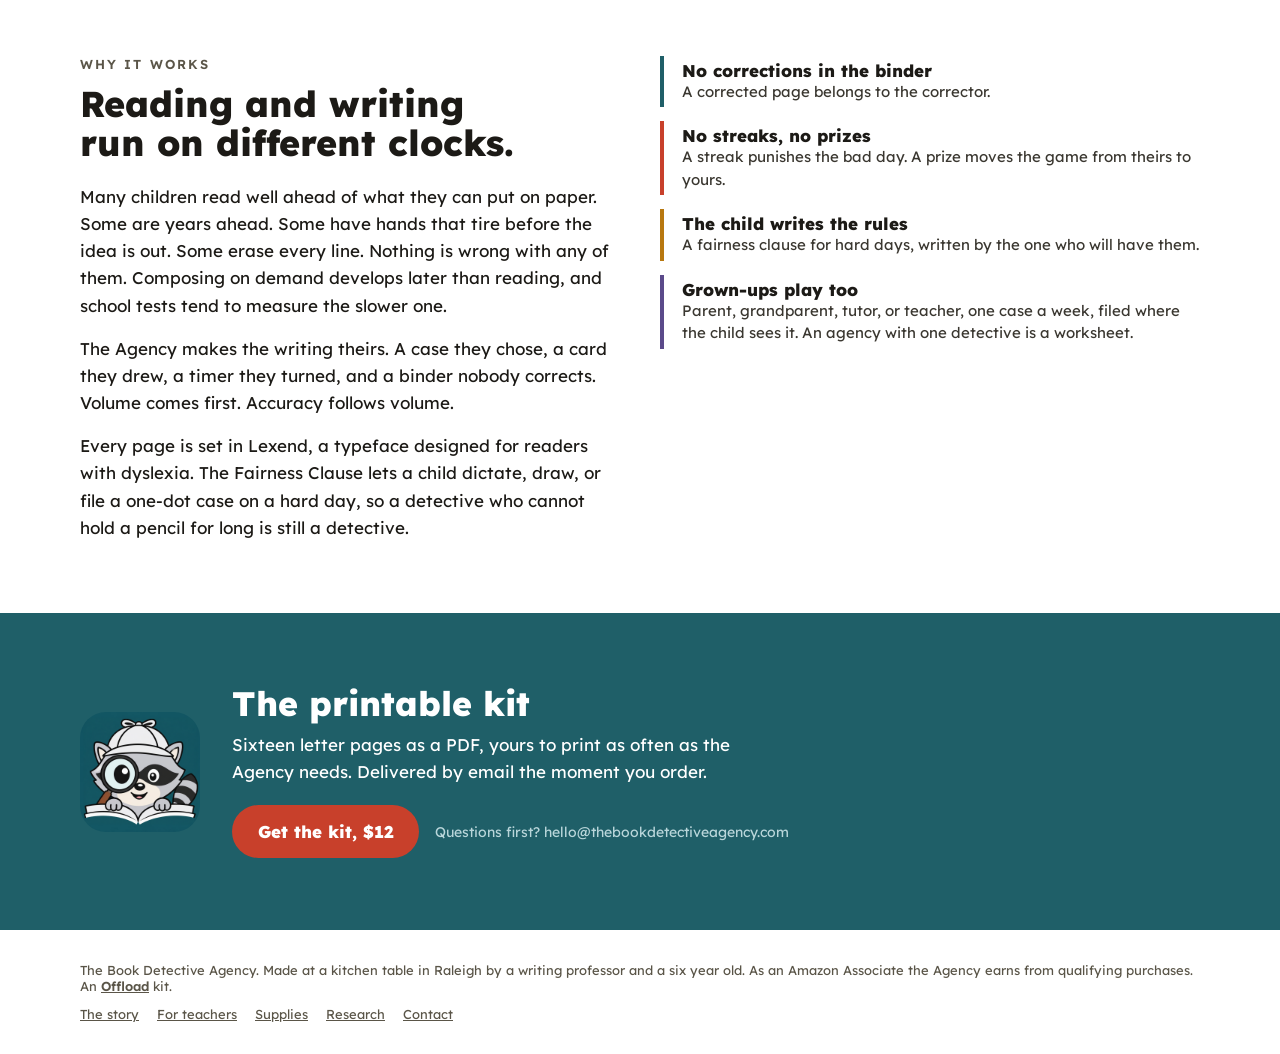
==== commit 0888820c: "Add files via upload" ====
--- a/index.html
+++ b/index.html
@@ -37,7 +37,7 @@
   "@type": "FAQPage",
   "mainEntity": [
     {"@type": "Question", "name": "What ages is the Book Detective Agency for?", "acceptedAnswer": {"@type": "Answer", "text": "Ages five to ten, for any child who reads on their own and resists writing. Cards come in three levels so a six year old and a nine year old play the same deck."}},
-    {"@type": "Question", "name": "Does it teach reading or writing?", "acceptedAnswer": {"@type": "Answer", "text": "Both. Reading and writing are separate skills that share a knowledge base. Every card sends the child back into the book to find something, then asks for it on paper."}},
+    {"@type": "Question", "name": "Does it teach reading or writing?", "acceptedAnswer": {"@type": "Answer", "text": "Both. Reading and writing are reciprocal. They share a knowledge base, each one strengthens the other, and they mature on different clocks. Every card sends the child back into the book to read for something, then asks for it on paper, which is what makes the reading stay."}},
     {"@type": "Question", "name": "What do I need besides the kit?", "acceptedAnswer": {"@type": "Answer", "text": "A printer, a one inch binder, a ten minute sand timer, a three hole punch, and stamps for the author letters."}},
     {"@type": "Question", "name": "Is it a worksheet?", "acceptedAnswer": {"@type": "Answer", "text": "No. There are no corrections, no streaks, no prizes, and the child writes the rules for hard days. Rank depends only on the number of case files in the binder."}}
   ]
@@ -110,9 +110,9 @@
   </section>
 
   <section id="two-skills" style="max-width: 1120px; margin: 0 auto; padding: 56px 24px 24px" data-topic="reading-writing-connection">
-    <div style="font-size: 13px; font-weight: 600; letter-spacing: 0.16em; color: #5A5548; margin-bottom: 12px">TWO SKILLS, ONE GAME</div>
-    <h2 style="margin: 0 0 16px; font-size: 36px; line-height: 1.1; font-weight: 800; max-width: 720px; text-wrap: balance">Reading and writing are different skills. Every card uses both.</h2>
-    <p style="margin: 0 0 28px; font-size: 17px; line-height: 1.6; max-width: 720px; text-wrap: pretty">A child who reads well has one skill. A child who writes well has another. They share a knowledge base and develop on separate clocks, which is why a strong reader can stall at the pencil. Each card in the deck sends the child back into the book to find something, then asks for it on paper. Read to find. Write to tell.</p>
+    <div style="font-size: 13px; font-weight: 600; letter-spacing: 0.16em; color: #5A5548; margin-bottom: 12px">RECIPROCAL LITERACY</div>
+    <h2 style="margin: 0 0 16px; font-size: 36px; line-height: 1.1; font-weight: 800; max-width: 720px; text-wrap: balance">Reading and writing are reciprocal. Every card asks for both.</h2>
+    <p style="margin: 0 0 28px; font-size: 17px; line-height: 1.6; max-width: 720px; text-wrap: pretty">Reading and writing are two skills that share one knowledge base and feed each other, and they mature on separate clocks, which is why a strong reader can stall at the pencil without being behind. Writing about a text is among the best known ways to understand it, and reading closely is where writing finds something to say. Each card in the deck sends the child back into the book to read for something, then asks for it on paper. Read to find. Write to tell. The telling is what makes the finding stay.</p>
     <div style="display: grid; grid-template-columns: repeat(auto-fit, minmax(300px, 1fr)); gap: 20px">
       <div style="border: 2px solid #1F5F68; border-radius: 16px; padding: 22px" data-skill="reading">
         <div style="font-size: 13px; font-weight: 600; letter-spacing: 0.14em; color: #1F5F68; margin-bottom: 8px">THE READING HALF</div>
@@ -137,7 +137,7 @@
         </ul>
       </div>
     </div>
-    <p style="margin: 24px 0 0; font-size: 15px; line-height: 1.6; color: #5A5548; max-width: 720px">Writing about a text is one of the best known ways to improve understanding of it. The Agency makes that the whole game. <a href="research.html" style="color: #1F5F68; font-weight: 600">Read the research behind every rule.</a></p>
+    <p style="margin: 24px 0 0; font-size: 15px; line-height: 1.6; color: #5A5548; max-width: 720px">The reciprocity is the point of the game. Writing about a text improves the reading of it, and reading for a purpose gives the writing its material. <a href="research.html" style="color: #1F5F68; font-weight: 600">Read the research behind every rule.</a></p>
   </section>
 
   <section style="max-width: 1120px; margin: 0 auto; padding: 40px 24px 72px">
@@ -213,7 +213,7 @@
   </section>
 
   <footer style="max-width: 1120px; margin: 0 auto; padding: 32px 24px; display: flex; justify-content: space-between; flex-wrap: wrap; gap: 12px; font-size: 13px; color: #5A5548">
-    <div>The Book Detective Agency. Made at a kitchen table in Raleigh by a writing professor and a six year old. As an Amazon Associate the Agency earns from qualifying purchases.</div>
+    <div>The Book Detective Agency. Made at a kitchen table in Raleigh by a writing professor and a six year old. As an Amazon Associate the Agency earns from qualifying purchases. An <a href="https://the-offload.com" style="color: #5A5548; font-weight: 600">Offload</a> kit.</div>
     <div style="display: flex; gap: 18px; flex-wrap: wrap"><a href="story.html" style="color: #5A5548">The story</a><a href="teachers.html" style="color: #5A5548">For teachers</a><a href="supplies.html" style="color: #5A5548">Supplies</a><a href="research.html" style="color: #5A5548">Research</a><a href="mailto:hello@thebookdetectiveagency.com" style="color: #5A5548">Contact</a></div>
   </footer>
 
